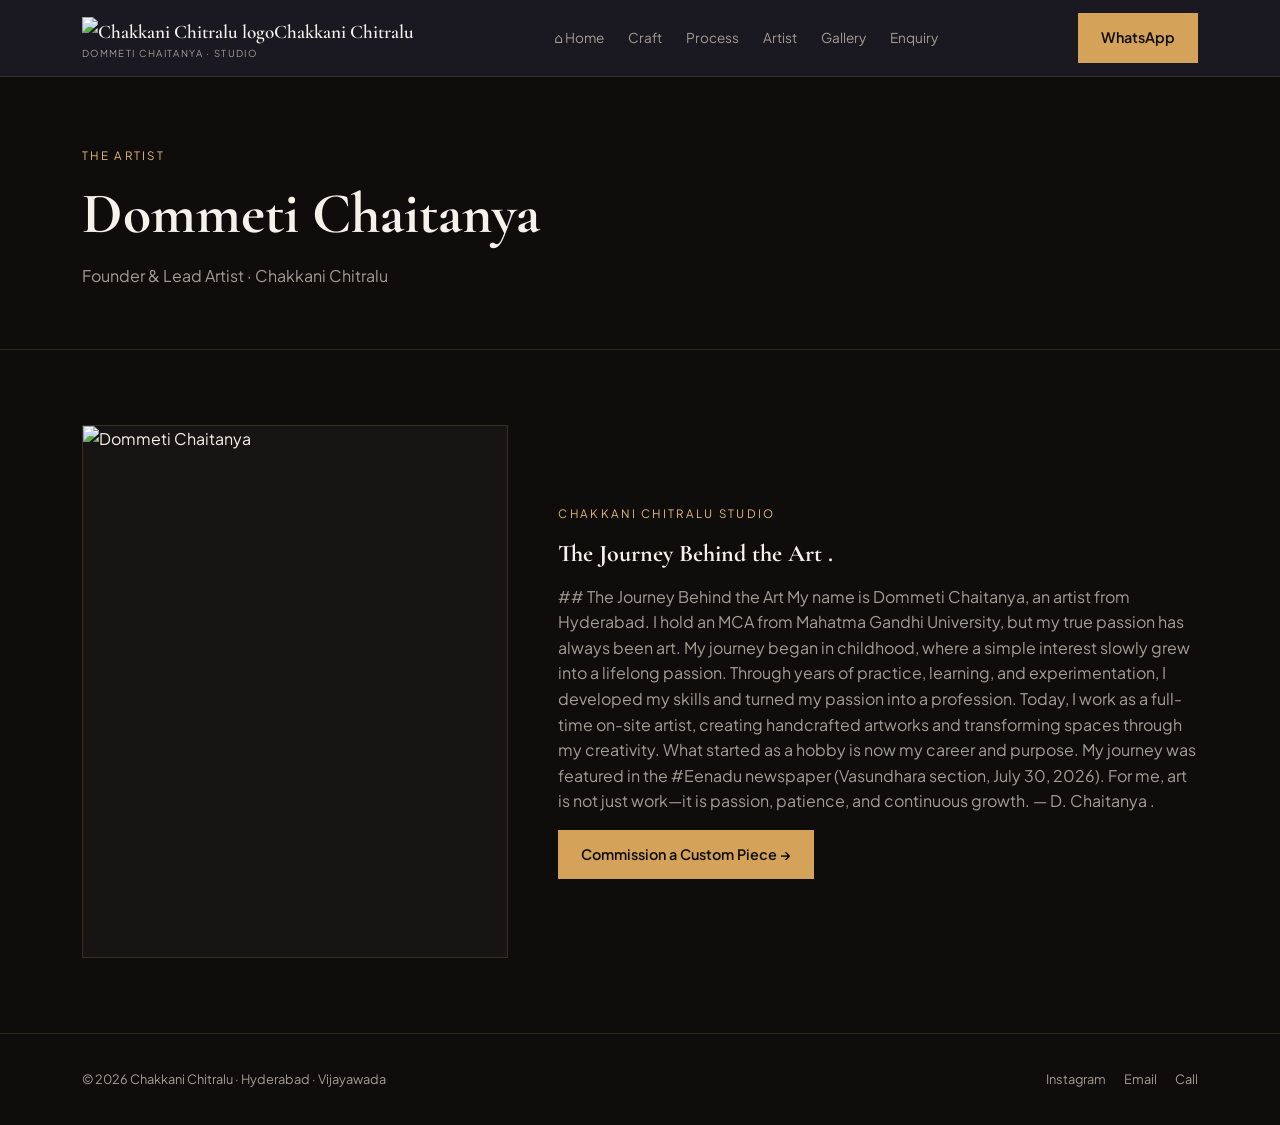
==== artist.html @ cb63697b "Add files via upload" ====
<!doctype html><html lang="en"><head><meta charset="utf-8"><meta name="viewport" content="width=device-width,initial-scale=1"><link rel="icon" type="image/png" sizes="32x32" href="assets/logo/favicon-32.png"><link rel="icon" type="image/png" sizes="64x64" href="assets/logo/favicon-64.png"><link rel="apple-touch-icon" href="assets/logo/favicon-180.png"><title>Artist | Chakkani Chitralu</title><link rel="preconnect" href="https://fonts.googleapis.com"><link rel="preconnect" href="https://fonts.gstatic.com" crossorigin><link href="https://fonts.googleapis.com/css2?family=Cormorant+Garamond:ital,wght@0,500;0,600;0,700;1,500;1,600&family=Plus+Jakarta+Sans:wght@300;400;500;600&display=swap" rel="stylesheet"><style>:root{--bg:#0E0D0C;--bg2:#171513;--clay:#D4A359;--soft:#E5B86F;--maroon:#7c3f3f;--paper:#F5F2EB;--muted:#A39D94;--line:rgba(212,163,89,.18)}*{box-sizing:border-box}html{scroll-behavior:smooth}body{margin:0;background:var(--bg);color:var(--paper);font-family:'Plus Jakarta Sans',system-ui,sans-serif;line-height:1.6}a{color:inherit}.wrap{max-width:1180px;margin:auto;padding:0 32px}@media(max-width:640px){.wrap{padding:0 20px}}h1,h2,h3{font-family:'Cormorant Garamond',Georgia,serif;margin:0;line-height:1.1}.script{font-family:'Cormorant Garamond',serif;font-style:italic;font-weight:600;color:var(--soft)}header.site{position:sticky;top:0;z-index:50;background:rgba(28,26,34,.95);backdrop-filter:blur(10px);border-bottom:1px solid var(--line)}.nav-row{min-height:76px;display:flex;align-items:center;justify-content:space-between;gap:20px}.brand{text-decoration:none;font-family:'Cormorant Garamond',Georgia,serif;font-size:1.2rem;font-weight:600}.brand small{display:block;font:400 .6rem 'Plus Jakarta Sans';letter-spacing:.14em;text-transform:uppercase;color:var(--muted)}nav.links{display:flex;gap:24px;align-items:center}nav.links a{text-decoration:none;color:var(--muted);font-size:.85rem}nav.links a:hover{color:var(--soft)}.btn{display:inline-flex;padding:12px 22px;text-decoration:none;border:1px solid var(--line);font-size:.9rem;cursor:pointer}.btn-primary{background:var(--clay);color:#0E0D0C;border-color:var(--clay);font-weight:600}.btn-primary:hover{background:var(--soft)}.nav-toggle{display:none;background:none;border:1px solid var(--line);color:var(--paper);width:40px;height:40px}@media(max-width:860px){nav.links{position:fixed;right:0;top:76px;width:min(82vw,330px);height:calc(100vh - 76px);background:#1a171f;display:flex;flex-direction:column;align-items:flex-start;padding:35px;transform:translateX(110%);transition:.3s}.links.open{transform:none}.nav-toggle{display:block}.nav-cta{display:none}}.hero{padding:72px 0 64px;background:radial-gradient(ellipse 800px 400px at 80% 20%,rgba(201,135,60,.13),transparent 60%),var(--bg)}.hero-grid{display:grid;grid-template-columns:1.05fr .95fr;gap:50px;align-items:center}@media(max-width:900px){.hero-grid{grid-template-columns:1fr}}.eyebrow{font-size:.72rem;letter-spacing:.2em;text-transform:uppercase;color:var(--soft);margin-bottom:18px}.hero h1{font-size:clamp(2.4rem,5vw,4rem)}.hero p{color:var(--muted);max-width:55ch;font-weight:300;font-size:1.02rem;margin:20px 0 28px}.hero-actions{display:flex;gap:12px;flex-wrap:wrap}.hero-image{aspect-ratio:1/1;overflow:hidden;border:1px solid var(--line);background:var(--bg2)}.hero-image img,.card-image img,.gallery-item img,.about-image img{width:100%;height:100%;object-fit:cover}.page-head{padding:70px 0 45px;border-bottom:1px solid var(--line)}.page-head h1{font-size:clamp(2.2rem,5vw,3.6rem)}.page-head p{color:var(--muted);max-width:65ch}section.pad{padding:75px 0}.section-head{max-width:700px;margin-bottom:38px}.section-head h2{font-size:clamp(1.9rem,3.5vw,2.7rem)}.section-head p{color:var(--muted);margin-top:14px}.cards{display:grid;grid-template-columns:repeat(3,1fr);gap:18px}@media(max-width:900px){.cards{grid-template-columns:1fr 1fr}}@media(max-width:600px){.cards{grid-template-columns:1fr}}.card{background:var(--bg2);border:1px solid var(--line);padding:16px}.card-image{aspect-ratio:4/3;background:#17151b;overflow:hidden;margin-bottom:18px}.card h3{font-size:1.3rem}.card p{color:var(--muted);font-size:.92rem}.card .btn{margin-top:8px}.gallery-grid{display:grid;grid-template-columns:repeat(3,1fr);gap:16px}@media(max-width:760px){.gallery-grid{grid-template-columns:1fr 1fr}}@media(max-width:500px){.gallery-grid{grid-template-columns:1fr}}.gallery-item{aspect-ratio:1;overflow:hidden;border:1px solid var(--line);background:var(--bg2)}.process{display:grid;grid-template-columns:repeat(4,1fr);gap:24px}@media(max-width:800px){.process{grid-template-columns:1fr 1fr}}@media(max-width:520px){.process{grid-template-columns:1fr}}.step{border-top:1px solid var(--clay);padding-top:16px}.step b{color:var(--soft);font-size:.8rem}.step h3{margin:8px 0}.step p{color:var(--muted);font-size:.9rem}.about{display:grid;grid-template-columns:.8fr 1.2fr;gap:50px;align-items:center}@media(max-width:800px){.about{grid-template-columns:1fr}}.about-image{aspect-ratio:4/5;background:var(--bg2);border:1px solid var(--line);overflow:hidden}.about p{color:var(--muted)}.contact{display:grid;grid-template-columns:.8fr 1.2fr;gap:55px}@media(max-width:850px){.contact{grid-template-columns:1fr}}.contact-list{list-style:none;padding:0;margin:0}.contact-list li{padding:14px 0;border-bottom:1px solid var(--line)}.contact-list strong{display:block}.contact-list span,.contact-list a{color:var(--muted);text-decoration:none}form{display:flex;flex-direction:column;gap:15px}.field{display:flex;flex-direction:column;gap:6px}.field label{font-size:.75rem;text-transform:uppercase;letter-spacing:.08em;color:var(--muted)}input,select,textarea{background:var(--bg2);border:1px solid var(--line);color:var(--paper);padding:12px;font:inherit}textarea{min-height:120px;resize:vertical}.form-msg{color:var(--soft);min-height:1.3em}.cta{padding:60px 0;text-align:center;background:linear-gradient(100deg,#7c451f,var(--maroon))}.cta p{max-width:600px;margin:14px auto 24px;color:#f1ead9cc}footer{border-top:1px solid var(--line);padding:35px 0;color:var(--muted);font-size:.8rem}.footer-row{display:flex;justify-content:space-between;gap:20px;flex-wrap:wrap}.footer-links{display:flex;gap:18px;list-style:none;margin:0;padding:0}.footer-links a{text-decoration:none}
/* ---------- IMAGE BACKGROUND BLENDING ---------- */
/* Soft, seamless artwork presentation */
.art-image,
.gallery-image,
.image-card img,
.artwork img,
.upload-image,
img.art-photo {
  display:block;
  width:100%;
  height:100%;
  object-fit:cover;
  border:0 !important;
  outline:0 !important;
  border-radius:14px;
  opacity:.94;
  mix-blend-mode:normal;
  -webkit-mask-image:radial-gradient(ellipse at center, #000 68%, rgba(0,0,0,.88) 80%, transparent 100%);
  mask-image:radial-gradient(ellipse at center, #000 68%, rgba(0,0,0,.88) 80%, transparent 100%);
  box-shadow:0 0 45px 20px rgba(28,26,34,.72);
  transition:opacity .3s ease, filter .3s ease, transform .3s ease;
}

.art-image:hover,
.gallery-image:hover,
.image-card img:hover,
.artwork img:hover,
.upload-image:hover,
img.art-photo:hover {
  opacity:1;
  filter:saturate(1.02) contrast(1.01);
}

/* Image containers fade into the page instead of showing hard rectangular edges */
.image-card,
.artwork,
.gallery-image-wrap,
.art-image-wrap,
.upload-image-wrap {
  overflow:hidden;
  border:0 !important;
  background:
    radial-gradient(ellipse at center,
      rgba(38,32,41,.15) 0%,
      rgba(28,26,34,.72) 72%,
      rgba(28,26,34,1) 100%);
  box-shadow:none !important;
}

/* Remove harsh gallery/card outlines around photographs */
.gallery-grid .image-card,
.gallery-grid figure,
.gallery-item,
.art-card {
  border:0 !important;
  outline:0 !important;
  background:transparent !important;
}

/* Gentle edge fade over dark site background */
.image-card::after,
.artwork::after,
.gallery-image-wrap::after,
.art-image-wrap::after {
  content:"";
  position:absolute;
  inset:0;
  pointer-events:none;
  background:
    radial-gradient(ellipse at center,
      transparent 58%,
      rgba(28,26,34,.18) 75%,
      rgba(28,26,34,.68) 100%);
  mix-blend-mode:multiply;
}

/* Keep actual image above the soft overlay */
.image-card,
.artwork,
.gallery-image-wrap,
.art-image-wrap { position:relative; }
.image-card img,
.artwork img,
.gallery-image-wrap img,
.art-image-wrap img { position:relative; z-index:1; }

</style><link rel="stylesheet" href="assets/theme-enhance.css">
</head><body><header class="site"><div class="wrap nav-row"><a class="brand" href="index.html"><span class="brand-mark"><img src="assets/logo/chakkani-chitralu-logo.png" alt="Chakkani Chitralu logo"></span><span class="brand-text"><span class="brand-title">Chakkani Chitralu</span><small>Dommeti Chaitanya &middot; Studio</small></span></a><nav class="links" id="navLinks"><a href="index.html" class="nav-home">&#8962; Home</a><a href="craft.html">Craft</a><a href="process.html">Process</a><a href="artist.html">Artist</a><a href="gallery.html">Gallery</a><a href="enquiry.html">Enquiry</a></nav><a class="btn btn-primary nav-cta" href="https://wa.me/918897343720?text=Hello!%20" target="_blank">WhatsApp</a><button class="nav-toggle" id="navToggle">☰</button></div></header><main><section class="page-head"><div class="wrap"><div class="eyebrow">The Artist</div><h1>Dommeti Chaitanya</h1><p>Founder & Lead Artist · Chakkani Chitralu</p></div></section><section class="pad"><div class="wrap about"><div class="about-image"><img src="assets/artist/artist.jpg" alt="Dommeti Chaitanya"></div><div><div class="eyebrow">Chakkani Chitralu Studio</div><h2>The Journey Behind the Art .</h2><p>## The Journey Behind the Art

My name is Dommeti Chaitanya, an artist from Hyderabad. I hold an MCA from Mahatma Gandhi University, but my true passion has always been art.
My journey began in childhood, where a simple interest slowly grew into a lifelong passion. Through years of practice, learning, and experimentation, I developed my skills and turned my passion into a profession.
Today, I work as a full-time on-site artist, creating handcrafted artworks and transforming spaces through my creativity. What started as a hobby is now my career and purpose.
My journey was featured in the #Eenadu newspaper (Vasundhara section, July 30, 2026).
For me, art is not just work—it is passion, patience, and continuous growth.

— D. Chaitanya
.</p><a class="btn btn-primary" href="enquiry.html">Commission a Custom Piece &rarr;</a></div></div></section></main><footer><div class="wrap footer-row"><span>© <span id="year"></span> Chakkani Chitralu · Hyderabad · Vijayawada</span><ul class="footer-links"><li><a href="https://www.instagram.com/chakkani_chitralu/" target="_blank">Instagram</a></li><li><a href="mailto:chakkanichitralu@gmail.com">Email</a></li><li><a href="tel:+918897343720">Call</a></li></ul></div></footer><script>const t=document.getElementById("navToggle"),n=document.getElementById("navLinks");if(t)t.onclick=()=>n.classList.toggle("open");const y=document.getElementById("year");if(y)y.textContent=new Date().getFullYear();</script><script src="assets/theme-enhance.js" defer></script>
</body></html>
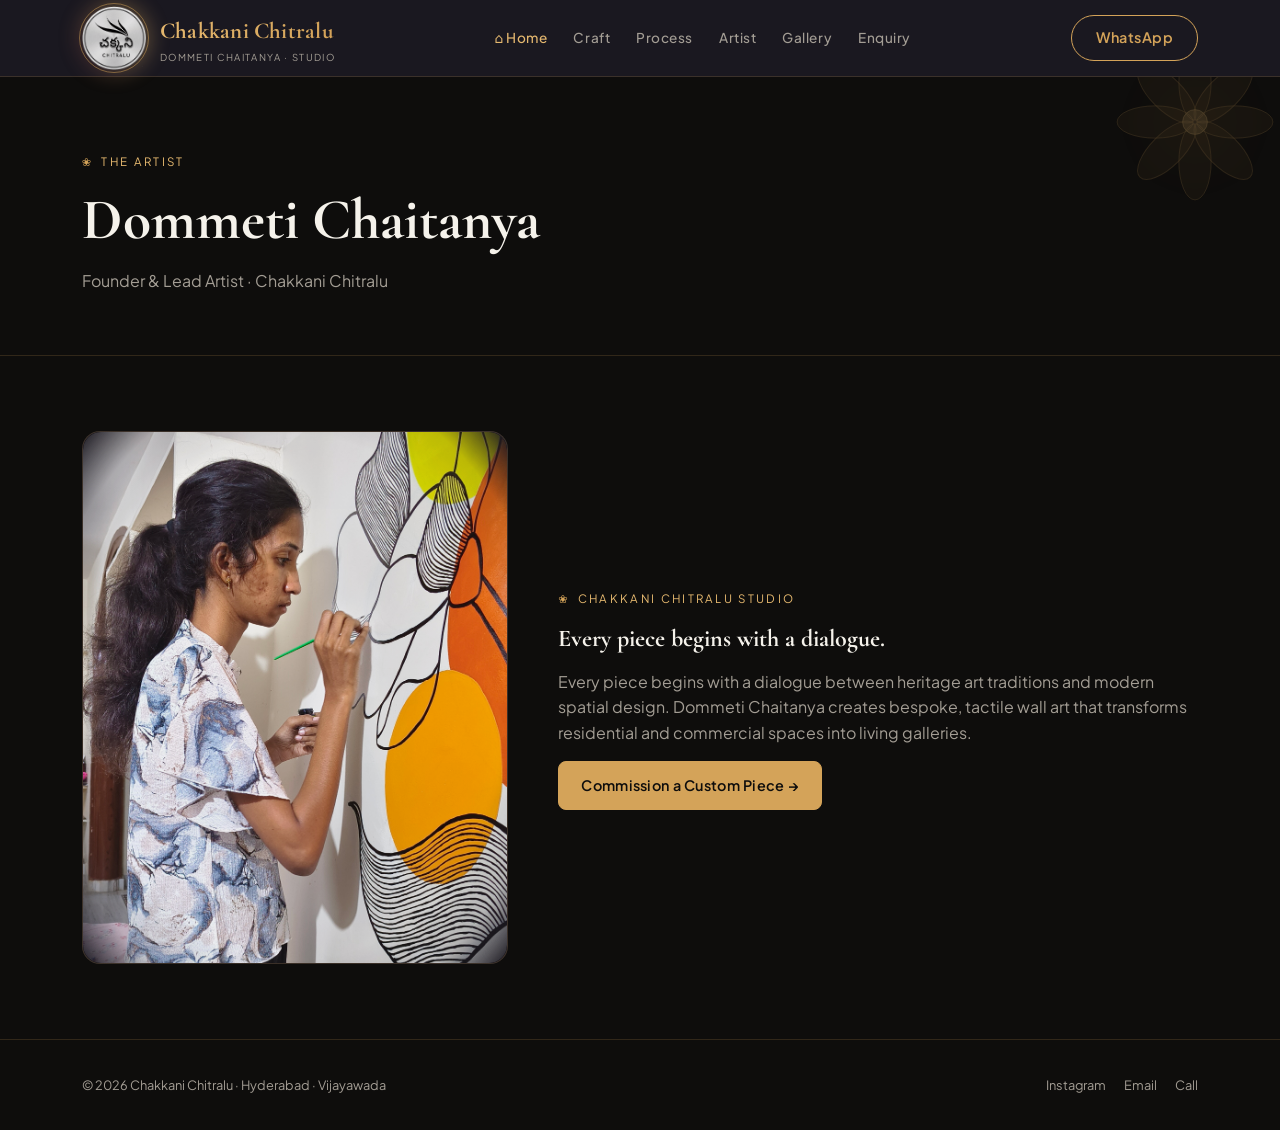
==== commit d284d279: "Add files via upload" ====
--- a/artist.html
+++ b/artist.html
@@ -1,4 +1,4 @@
-<!doctype html><html lang="en"><head><meta charset="utf-8"><meta name="viewport" content="width=device-width,initial-scale=1"><link rel="icon" type="image/png" sizes="32x32" href="assets/logo/favicon-32.png"><link rel="icon" type="image/png" sizes="64x64" href="assets/logo/favicon-64.png"><link rel="apple-touch-icon" href="assets/logo/favicon-180.png"><title>Artist | Chakkani Chitralu</title><link rel="preconnect" href="https://fonts.googleapis.com"><link rel="preconnect" href="https://fonts.gstatic.com" crossorigin><link href="https://fonts.googleapis.com/css2?family=Cormorant+Garamond:ital,wght@0,500;0,600;0,700;1,500;1,600&family=Plus+Jakarta+Sans:wght@300;400;500;600&display=swap" rel="stylesheet"><style>:root{--bg:#0E0D0C;--bg2:#171513;--clay:#D4A359;--soft:#E5B86F;--maroon:#7c3f3f;--paper:#F5F2EB;--muted:#A39D94;--line:rgba(212,163,89,.18)}*{box-sizing:border-box}html{scroll-behavior:smooth}body{margin:0;background:var(--bg);color:var(--paper);font-family:'Plus Jakarta Sans',system-ui,sans-serif;line-height:1.6}a{color:inherit}.wrap{max-width:1180px;margin:auto;padding:0 32px}@media(max-width:640px){.wrap{padding:0 20px}}h1,h2,h3{font-family:'Cormorant Garamond',Georgia,serif;margin:0;line-height:1.1}.script{font-family:'Cormorant Garamond',serif;font-style:italic;font-weight:600;color:var(--soft)}header.site{position:sticky;top:0;z-index:50;background:rgba(28,26,34,.95);backdrop-filter:blur(10px);border-bottom:1px solid var(--line)}.nav-row{min-height:76px;display:flex;align-items:center;justify-content:space-between;gap:20px}.brand{text-decoration:none;font-family:'Cormorant Garamond',Georgia,serif;font-size:1.2rem;font-weight:600}.brand small{display:block;font:400 .6rem 'Plus Jakarta Sans';letter-spacing:.14em;text-transform:uppercase;color:var(--muted)}nav.links{display:flex;gap:24px;align-items:center}nav.links a{text-decoration:none;color:var(--muted);font-size:.85rem}nav.links a:hover{color:var(--soft)}.btn{display:inline-flex;padding:12px 22px;text-decoration:none;border:1px solid var(--line);font-size:.9rem;cursor:pointer}.btn-primary{background:var(--clay);color:#0E0D0C;border-color:var(--clay);font-weight:600}.btn-primary:hover{background:var(--soft)}.nav-toggle{display:none;background:none;border:1px solid var(--line);color:var(--paper);width:40px;height:40px}@media(max-width:860px){nav.links{position:fixed;right:0;top:76px;width:min(82vw,330px);height:calc(100vh - 76px);background:#1a171f;display:flex;flex-direction:column;align-items:flex-start;padding:35px;transform:translateX(110%);transition:.3s}.links.open{transform:none}.nav-toggle{display:block}.nav-cta{display:none}}.hero{padding:72px 0 64px;background:radial-gradient(ellipse 800px 400px at 80% 20%,rgba(201,135,60,.13),transparent 60%),var(--bg)}.hero-grid{display:grid;grid-template-columns:1.05fr .95fr;gap:50px;align-items:center}@media(max-width:900px){.hero-grid{grid-template-columns:1fr}}.eyebrow{font-size:.72rem;letter-spacing:.2em;text-transform:uppercase;color:var(--soft);margin-bottom:18px}.hero h1{font-size:clamp(2.4rem,5vw,4rem)}.hero p{color:var(--muted);max-width:55ch;font-weight:300;font-size:1.02rem;margin:20px 0 28px}.hero-actions{display:flex;gap:12px;flex-wrap:wrap}.hero-image{aspect-ratio:1/1;overflow:hidden;border:1px solid var(--line);background:var(--bg2)}.hero-image img,.card-image img,.gallery-item img,.about-image img{width:100%;height:100%;object-fit:cover}.page-head{padding:70px 0 45px;border-bottom:1px solid var(--line)}.page-head h1{font-size:clamp(2.2rem,5vw,3.6rem)}.page-head p{color:var(--muted);max-width:65ch}section.pad{padding:75px 0}.section-head{max-width:700px;margin-bottom:38px}.section-head h2{font-size:clamp(1.9rem,3.5vw,2.7rem)}.section-head p{color:var(--muted);margin-top:14px}.cards{display:grid;grid-template-columns:repeat(3,1fr);gap:18px}@media(max-width:900px){.cards{grid-template-columns:1fr 1fr}}@media(max-width:600px){.cards{grid-template-columns:1fr}}.card{background:var(--bg2);border:1px solid var(--line);padding:16px}.card-image{aspect-ratio:4/3;background:#17151b;overflow:hidden;margin-bottom:18px}.card h3{font-size:1.3rem}.card p{color:var(--muted);font-size:.92rem}.card .btn{margin-top:8px}.gallery-grid{display:grid;grid-template-columns:repeat(3,1fr);gap:16px}@media(max-width:760px){.gallery-grid{grid-template-columns:1fr 1fr}}@media(max-width:500px){.gallery-grid{grid-template-columns:1fr}}.gallery-item{aspect-ratio:1;overflow:hidden;border:1px solid var(--line);background:var(--bg2)}.process{display:grid;grid-template-columns:repeat(4,1fr);gap:24px}@media(max-width:800px){.process{grid-template-columns:1fr 1fr}}@media(max-width:520px){.process{grid-template-columns:1fr}}.step{border-top:1px solid var(--clay);padding-top:16px}.step b{color:var(--soft);font-size:.8rem}.step h3{margin:8px 0}.step p{color:var(--muted);font-size:.9rem}.about{display:grid;grid-template-columns:.8fr 1.2fr;gap:50px;align-items:center}@media(max-width:800px){.about{grid-template-columns:1fr}}.about-image{aspect-ratio:4/5;background:var(--bg2);border:1px solid var(--line);overflow:hidden}.about p{color:var(--muted)}.contact{display:grid;grid-template-columns:.8fr 1.2fr;gap:55px}@media(max-width:850px){.contact{grid-template-columns:1fr}}.contact-list{list-style:none;padding:0;margin:0}.contact-list li{padding:14px 0;border-bottom:1px solid var(--line)}.contact-list strong{display:block}.contact-list span,.contact-list a{color:var(--muted);text-decoration:none}form{display:flex;flex-direction:column;gap:15px}.field{display:flex;flex-direction:column;gap:6px}.field label{font-size:.75rem;text-transform:uppercase;letter-spacing:.08em;color:var(--muted)}input,select,textarea{background:var(--bg2);border:1px solid var(--line);color:var(--paper);padding:12px;font:inherit}textarea{min-height:120px;resize:vertical}.form-msg{color:var(--soft);min-height:1.3em}.cta{padding:60px 0;text-align:center;background:linear-gradient(100deg,#7c451f,var(--maroon))}.cta p{max-width:600px;margin:14px auto 24px;color:#f1ead9cc}footer{border-top:1px solid var(--line);padding:35px 0;color:var(--muted);font-size:.8rem}.footer-row{display:flex;justify-content:space-between;gap:20px;flex-wrap:wrap}.footer-links{display:flex;gap:18px;list-style:none;margin:0;padding:0}.footer-links a{text-decoration:none}
+<!doctype html><html lang="en"><head><meta charset="utf-8"><meta name="viewport" content="width=device-width,initial-scale=1"><link rel="icon" type="image/png" sizes="32x32" href="assets/logo/favicon-32.png"><link rel="icon" type="image/png" sizes="64x64" href="assets/logo/favicon-64.png"><link rel="apple-touch-icon" href="assets/logo/favicon-180.png"><title>Artist | Chakkani Chitralu</title><meta name="description" content="Meet Dommeti Chaitanya, the artist behind Chakkani Chitralu, blending heritage art traditions with modern spatial design."><link rel="canonical" href="https://chakkanichitralu.art/artist.html"><meta property="og:type" content="website"><meta property="og:site_name" content="Chakkani Chitralu"><meta property="og:title" content="Artist | Chakkani Chitralu"><meta property="og:description" content="Meet Dommeti Chaitanya, the artist behind Chakkani Chitralu."><meta property="og:url" content="https://chakkanichitralu.art/artist.html"><meta property="og:image" content="https://chakkanichitralu.art/assets/uploads/home-hero.jpg"><meta name="twitter:card" content="summary_large_image"><link rel="preconnect" href="https://fonts.googleapis.com"><link rel="preconnect" href="https://fonts.gstatic.com" crossorigin><link rel="preload" as="style" href="https://fonts.googleapis.com/css2?family=Cormorant+Garamond:ital,wght@0,500;0,600;0,700;1,500;1,600&family=Plus+Jakarta+Sans:wght@300;400;500;600&display=swap" onload="this.onload=null;this.rel='stylesheet'"><noscript><link rel="stylesheet" href="https://fonts.googleapis.com/css2?family=Cormorant+Garamond:ital,wght@0,500;0,600;0,700;1,500;1,600&family=Plus+Jakarta+Sans:wght@300;400;500;600&display=swap"></noscript><style>:root{--bg:#0E0D0C;--bg2:#171513;--clay:#D4A359;--soft:#E5B86F;--maroon:#7c3f3f;--paper:#F5F2EB;--muted:#A39D94;--line:rgba(212,163,89,.18)}*{box-sizing:border-box}html{scroll-behavior:smooth}body{margin:0;background:var(--bg);color:var(--paper);font-family:'Plus Jakarta Sans',system-ui,sans-serif;line-height:1.6}a{color:inherit}.wrap{max-width:1180px;margin:auto;padding:0 32px}@media(max-width:640px){.wrap{padding:0 20px}}h1,h2,h3{font-family:'Cormorant Garamond',Georgia,serif;margin:0;line-height:1.1}.script{font-family:'Cormorant Garamond',serif;font-style:italic;font-weight:600;color:var(--soft)}header.site{position:sticky;top:0;z-index:50;background:rgba(28,26,34,.95);backdrop-filter:blur(10px);border-bottom:1px solid var(--line)}.nav-row{min-height:76px;display:flex;align-items:center;justify-content:space-between;gap:20px}.brand{text-decoration:none;font-family:'Cormorant Garamond',Georgia,serif;font-size:1.2rem;font-weight:600}.brand small{display:block;font:400 .6rem 'Plus Jakarta Sans';letter-spacing:.14em;text-transform:uppercase;color:var(--muted)}nav.links{display:flex;gap:24px;align-items:center}nav.links a{text-decoration:none;color:var(--muted);font-size:.85rem}nav.links a:hover{color:var(--soft)}.btn{display:inline-flex;padding:12px 22px;text-decoration:none;border:1px solid var(--line);font-size:.9rem;cursor:pointer}.btn-primary{background:var(--clay);color:#0E0D0C;border-color:var(--clay);font-weight:600}.btn-primary:hover{background:var(--soft)}.nav-toggle{display:none;background:none;border:1px solid var(--line);color:var(--paper);width:40px;height:40px}@media(max-width:860px){nav.links{position:fixed;right:0;top:76px;width:min(82vw,330px);height:calc(100vh - 76px);background:#1a171f;display:flex;flex-direction:column;align-items:flex-start;padding:35px;transform:translateX(110%);transition:.3s}.links.open{transform:none}.nav-toggle{display:block}.nav-cta{display:none}}.hero{padding:72px 0 64px;background:radial-gradient(ellipse 800px 400px at 80% 20%,rgba(201,135,60,.13),transparent 60%),var(--bg)}.hero-grid{display:grid;grid-template-columns:1.05fr .95fr;gap:50px;align-items:center}@media(max-width:900px){.hero-grid{grid-template-columns:1fr}}.eyebrow{font-size:.72rem;letter-spacing:.2em;text-transform:uppercase;color:var(--soft);margin-bottom:18px}.hero h1{font-size:clamp(2.4rem,5vw,4rem)}.hero p{color:var(--muted);max-width:55ch;font-weight:300;font-size:1.02rem;margin:20px 0 28px}.hero-actions{display:flex;gap:12px;flex-wrap:wrap}.hero-image{aspect-ratio:1/1;overflow:hidden;border:1px solid var(--line);background:var(--bg2)}.hero-image img,.card-image img,.gallery-item img,.about-image img{width:100%;height:100%;object-fit:cover}.page-head{padding:70px 0 45px;border-bottom:1px solid var(--line)}.page-head h1{font-size:clamp(2.2rem,5vw,3.6rem)}.page-head p{color:var(--muted);max-width:65ch}section.pad{padding:75px 0}.section-head{max-width:700px;margin-bottom:38px}.section-head h2{font-size:clamp(1.9rem,3.5vw,2.7rem)}.section-head p{color:var(--muted);margin-top:14px}.cards{display:grid;grid-template-columns:repeat(3,1fr);gap:18px}@media(max-width:900px){.cards{grid-template-columns:1fr 1fr}}@media(max-width:600px){.cards{grid-template-columns:1fr}}.card{background:var(--bg2);border:1px solid var(--line);padding:16px}.card-image{aspect-ratio:4/3;background:#17151b;overflow:hidden;margin-bottom:18px}.card h3{font-size:1.3rem}.card p{color:var(--muted);font-size:.92rem}.card .btn{margin-top:8px}.gallery-grid{display:grid;grid-template-columns:repeat(3,1fr);gap:16px}@media(max-width:760px){.gallery-grid{grid-template-columns:1fr 1fr}}@media(max-width:500px){.gallery-grid{grid-template-columns:1fr}}.gallery-item{aspect-ratio:1;overflow:hidden;border:1px solid var(--line);background:var(--bg2)}.process{display:grid;grid-template-columns:repeat(4,1fr);gap:24px}@media(max-width:800px){.process{grid-template-columns:1fr 1fr}}@media(max-width:520px){.process{grid-template-columns:1fr}}.step{border-top:1px solid var(--clay);padding-top:16px}.step b{color:var(--soft);font-size:.8rem}.step h3{margin:8px 0}.step p{color:var(--muted);font-size:.9rem}.about{display:grid;grid-template-columns:.8fr 1.2fr;gap:50px;align-items:center}@media(max-width:800px){.about{grid-template-columns:1fr}}.about-image{aspect-ratio:4/5;background:var(--bg2);border:1px solid var(--line);overflow:hidden}.about p{color:var(--muted)}.contact{display:grid;grid-template-columns:.8fr 1.2fr;gap:55px}@media(max-width:850px){.contact{grid-template-columns:1fr}}.contact-list{list-style:none;padding:0;margin:0}.contact-list li{padding:14px 0;border-bottom:1px solid var(--line)}.contact-list strong{display:block}.contact-list span,.contact-list a{color:var(--muted);text-decoration:none}form{display:flex;flex-direction:column;gap:15px}.field{display:flex;flex-direction:column;gap:6px}.field label{font-size:.75rem;text-transform:uppercase;letter-spacing:.08em;color:var(--muted)}input,select,textarea{background:var(--bg2);border:1px solid var(--line);color:var(--paper);padding:12px;font:inherit}textarea{min-height:120px;resize:vertical}.form-msg{color:var(--soft);min-height:1.3em}.cta{padding:60px 0;text-align:center;background:linear-gradient(100deg,#7c451f,var(--maroon))}.cta p{max-width:600px;margin:14px auto 24px;color:#f1ead9cc}footer{border-top:1px solid var(--line);padding:35px 0;color:var(--muted);font-size:.8rem}.footer-row{display:flex;justify-content:space-between;gap:20px;flex-wrap:wrap}.footer-links{display:flex;gap:18px;list-style:none;margin:0;padding:0}.footer-links a{text-decoration:none}
 /* ---------- IMAGE BACKGROUND BLENDING ---------- */
 /* Soft, seamless artwork presentation */
 .art-image,
@@ -85,15 +85,6 @@
 .gallery-image-wrap img,
 .art-image-wrap img { position:relative; z-index:1; }
 
-</style><link rel="stylesheet" href="assets/theme-enhance.css">
-</head><body><header class="site"><div class="wrap nav-row"><a class="brand" href="index.html"><span class="brand-mark"><img src="assets/logo/chakkani-chitralu-logo.png" alt="Chakkani Chitralu logo"></span><span class="brand-text"><span class="brand-title">Chakkani Chitralu</span><small>Dommeti Chaitanya &middot; Studio</small></span></a><nav class="links" id="navLinks"><a href="index.html" class="nav-home">&#8962; Home</a><a href="craft.html">Craft</a><a href="process.html">Process</a><a href="artist.html">Artist</a><a href="gallery.html">Gallery</a><a href="enquiry.html">Enquiry</a></nav><a class="btn btn-primary nav-cta" href="https://wa.me/918897343720?text=Hello!%20" target="_blank">WhatsApp</a><button class="nav-toggle" id="navToggle">☰</button></div></header><main><section class="page-head"><div class="wrap"><div class="eyebrow">The Artist</div><h1>Dommeti Chaitanya</h1><p>Founder & Lead Artist · Chakkani Chitralu</p></div></section><section class="pad"><div class="wrap about"><div class="about-image"><img src="assets/artist/artist.jpg" alt="Dommeti Chaitanya"></div><div><div class="eyebrow">Chakkani Chitralu Studio</div><h2>The Journey Behind the Art .</h2><p>## The Journey Behind the Art
-
-My name is Dommeti Chaitanya, an artist from Hyderabad. I hold an MCA from Mahatma Gandhi University, but my true passion has always been art.
-My journey began in childhood, where a simple interest slowly grew into a lifelong passion. Through years of practice, learning, and experimentation, I developed my skills and turned my passion into a profession.
-Today, I work as a full-time on-site artist, creating handcrafted artworks and transforming spaces through my creativity. What started as a hobby is now my career and purpose.
-My journey was featured in the #Eenadu newspaper (Vasundhara section, July 30, 2026).
-For me, art is not just work—it is passion, patience, and continuous growth.
-
-— D. Chaitanya
-.</p><a class="btn btn-primary" href="enquiry.html">Commission a Custom Piece &rarr;</a></div></div></section></main><footer><div class="wrap footer-row"><span>© <span id="year"></span> Chakkani Chitralu · Hyderabad · Vijayawada</span><ul class="footer-links"><li><a href="https://www.instagram.com/chakkani_chitralu/" target="_blank">Instagram</a></li><li><a href="mailto:chakkanichitralu@gmail.com">Email</a></li><li><a href="tel:+918897343720">Call</a></li></ul></div></footer><script>const t=document.getElementById("navToggle"),n=document.getElementById("navLinks");if(t)t.onclick=()=>n.classList.toggle("open");const y=document.getElementById("year");if(y)y.textContent=new Date().getFullYear();</script><script src="assets/theme-enhance.js" defer></script>
+</style><link rel="preload" as="style" href="assets/theme-enhance.css" onload="this.onload=null;this.rel='stylesheet'"><noscript><link rel="stylesheet" href="assets/theme-enhance.css"></noscript>
+</head><body><header class="site"><div class="wrap nav-row"><a class="brand" href="index.html"><span class="brand-mark"><img loading="lazy" decoding="async" src="assets/logo/chakkani-chitralu-logo.png" alt="Chakkani Chitralu logo"></span><span class="brand-text"><span class="brand-title">Chakkani Chitralu</span><small>Dommeti Chaitanya &middot; Studio</small></span></a><nav class="links" id="navLinks"><a href="index.html" class="nav-home">&#8962; Home</a><a href="craft.html">Craft</a><a href="process.html">Process</a><a href="artist.html">Artist</a><a href="gallery.html">Gallery</a><a href="enquiry.html">Enquiry</a></nav><a class="btn btn-primary nav-cta" href="https://wa.me/918897343720?text=Hello!%20" target="_blank">WhatsApp</a><button class="nav-toggle" id="navToggle">☰</button></div></header><main><section class="page-head"><div class="wrap"><div class="eyebrow">The Artist</div><h1>Dommeti Chaitanya</h1><p>Founder & Lead Artist · Chakkani Chitralu</p></div></section><section class="pad"><div class="wrap about"><div class="about-image"><img loading="lazy" decoding="async" src="assets/artist/artist.jpg" alt="Dommeti Chaitanya"></div><div><div class="eyebrow">Chakkani Chitralu Studio</div><h2>Every piece begins with a dialogue.</h2><p>Every piece begins with a dialogue between heritage art traditions and modern spatial design. Dommeti Chaitanya creates bespoke, tactile wall art that transforms residential and commercial spaces into living galleries.</p><a class="btn btn-primary" href="enquiry.html">Commission a Custom Piece &rarr;</a></div></div></section></main><footer><div class="wrap footer-row"><span>© <span id="year"></span> Chakkani Chitralu · Hyderabad · Vijayawada</span><ul class="footer-links"><li><a href="https://www.instagram.com/chakkani_chitralu/" target="_blank">Instagram</a></li><li><a href="mailto:chakkanichitralu@gmail.com">Email</a></li><li><a href="tel:+918897343720">Call</a></li></ul></div></footer><script>const t=document.getElementById("navToggle"),n=document.getElementById("navLinks");if(t)t.onclick=()=>n.classList.toggle("open");const y=document.getElementById("year");if(y)y.textContent=new Date().getFullYear();</script><script src="assets/theme-enhance.js" defer></script>
 </body></html>
--- a/assets/theme-enhance.css
+++ b/assets/theme-enhance.css
@@ -0,0 +1,310 @@
+/* =========================================================
+   Chakkani Chitralu — Enhancement Layer
+   Adds: smooth transitions, hover motion, scroll reveals,
+   animated bloom-flower decor, falling petal animation.
+   Pure addition — does not remove any existing rule.
+========================================================= */
+
+html{scroll-behavior:smooth}
+
+/* ---------- global motion ---------- */
+a,button,.btn,.card,.gallery-item,.step,.about-image,.hero-image,
+input,select,textarea,nav.links a,.brand small,.eyebrow{
+  transition:background-color .35s ease,border-color .35s ease,
+    box-shadow .4s ease,transform .45s cubic-bezier(.2,.8,.2,1),
+    opacity .35s ease,color .3s ease,letter-spacing .35s ease;
+}
+
+/* custom scrollbar */
+::-webkit-scrollbar{width:10px}
+::-webkit-scrollbar-track{background:var(--bg)}
+::-webkit-scrollbar-thumb{background:linear-gradient(var(--clay),var(--maroon));border-radius:10px;border:2px solid var(--bg)}
+*{scrollbar-color:var(--clay) var(--bg);scrollbar-width:thin}
+::selection{background:var(--clay);color:#1c1a22}
+
+/* gentle page-in fade */
+body{animation:pageFade .9s ease both}
+@keyframes pageFade{from{opacity:0;transform:translateY(10px)}to{opacity:1;transform:none}}
+
+/* header polish on scroll */
+header.site{transition:box-shadow .4s ease,background-color .4s ease}
+header.site.scrolled{box-shadow:0 12px 30px -18px rgba(0,0,0,.65);background:rgba(18,16,22,.94)}
+
+.brand{position:relative}
+.brand:hover small{letter-spacing:.22em;color:var(--soft)}
+
+nav.links a{position:relative;padding-bottom:5px}
+nav.links a::after{content:"";position:absolute;left:0;right:100%;bottom:-1px;height:1px;
+  background:linear-gradient(90deg,var(--clay),var(--soft));transition:right .4s cubic-bezier(.2,.8,.2,1)}
+nav.links a:hover::after{right:0}
+
+/* ---------- buttons: shimmer sweep + lift ---------- */
+.btn{position:relative;overflow:hidden;isolation:isolate}
+.btn::before{content:"";position:absolute;inset:0;
+  background:linear-gradient(120deg,transparent 30%,rgba(255,255,255,.4) 50%,transparent 70%);
+  transform:translateX(-130%);transition:transform .65s ease;z-index:0}
+.btn:hover::before{transform:translateX(130%)}
+.btn:hover{transform:translateY(-3px)}
+.btn-primary:hover{box-shadow:0 14px 30px -14px rgba(201,135,60,.8)}
+.btn:not(.btn-primary):hover{box-shadow:0 10px 24px -14px rgba(234,231,223,.25);border-color:var(--clay)}
+
+/* ---------- animated gradient script text ---------- */
+.script{
+  background:linear-gradient(90deg,var(--soft),var(--clay),var(--maroon),var(--soft));
+  background-size:300% auto;-webkit-background-clip:text;background-clip:text;color:transparent;
+  animation:gradientFlow 7s linear infinite;
+}
+@keyframes gradientFlow{to{background-position:300% center}}
+
+/* ---------- card / image hover + soft edge blending ----------
+   The original inline stylesheet had an "IMAGE_BACKGROUND_BLENDING"
+   block, but it targeted class names (.art-image, .gallery-image,
+   .image-card img …) that are not actually used anywhere in the
+   markup, so uploaded photographs were rendering with hard, harsh
+   edges against the dark background. This re-applies the same
+   feathered, blended look to the classes the pages really use. */
+.card,.gallery-item,.step{position:relative}
+.card:hover,.gallery-item:hover{transform:translateY(-9px);box-shadow:0 26px 48px -22px rgba(0,0,0,.6);border-color:var(--clay)}
+
+.card-image,.gallery-item,.about-image,.hero-image,.side-strip .card-image{
+  position:relative;overflow:hidden;border-radius:18px;
+  background:radial-gradient(ellipse at center,rgba(38,32,41,.12) 0%,rgba(28,26,34,.75) 72%,rgba(28,26,34,1) 100%);
+}
+.card-image img,.gallery-item img,.about-image img,.hero-image img,.side-strip .card-image img{
+  display:block;width:100%;height:100%;object-fit:cover;
+  border:0 !important;outline:0 !important;border-radius:18px;
+  opacity:.95;
+  -webkit-mask-image:radial-gradient(ellipse at center,#000 70%,rgba(0,0,0,.85) 85%,transparent 100%);
+  mask-image:radial-gradient(ellipse at center,#000 70%,rgba(0,0,0,.85) 85%,transparent 100%);
+  box-shadow:inset 0 0 50px 14px rgba(28,26,34,.4);
+  transition:transform .9s cubic-bezier(.2,.8,.2,1),opacity .4s ease,filter .5s ease !important;
+}
+.card:hover .card-image img,.gallery-item:hover img{transform:scale(1.09) rotate(.4deg);opacity:1}
+.about-image:hover img,.hero-image:hover img{transform:scale(1.05);opacity:1}
+
+.step{border-top-width:2px}
+.step b{transition:color .3s ease,text-shadow .3s ease}
+.step:hover{transform:translateY(-6px)}
+.step:hover b{color:var(--clay);text-shadow:0 0 14px rgba(201,135,60,.55)}
+
+/* ---------- scroll reveal ---------- */
+.reveal{opacity:0;transform:translateY(30px);transition:opacity .85s ease,transform .85s cubic-bezier(.2,.8,.2,1)}
+.reveal.in-view{opacity:1;transform:none}
+
+/* ---------- logo mark + animated glow (bigger, bolder) ---------- */
+.brand{display:inline-flex;align-items:center;gap:14px}
+.brand-mark{position:relative;width:64px;height:64px;flex:0 0 auto;border-radius:50%;display:inline-flex}
+.brand-mark img{
+  width:100%;height:100%;object-fit:cover;position:relative;z-index:3;
+  border:0;outline:0;
+  /* feather the hard photographed edge so it blends into the page instead of
+     showing a harsh circular cut-out against the dark background */
+  -webkit-mask-image:radial-gradient(circle at center,#000 76%,rgba(0,0,0,.55) 88%,transparent 100%);
+  mask-image:radial-gradient(circle at center,#000 76%,rgba(0,0,0,.55) 88%,transparent 100%);
+  opacity:.96;
+  filter:saturate(1.02) contrast(1.02);
+  box-shadow:0 4px 18px -4px rgba(0,0,0,.6);
+  transition:opacity .3s ease,filter .3s ease,transform .35s cubic-bezier(.2,.8,.2,1);
+}
+.brand:hover .brand-mark img{opacity:1;filter:saturate(1.08) contrast(1.04);transform:scale(1.06)}
+.brand:hover .brand-mark::before{animation-duration:2.2s}
+.brand-mark::before{content:"";position:absolute;inset:-5px;border-radius:50%;z-index:1;
+  background:conic-gradient(from 0deg,var(--clay),var(--soft),var(--maroon),var(--clay));
+  animation:logoSpin 9s linear infinite;filter:blur(10px);opacity:.32}
+.brand-mark::after{content:"";position:absolute;inset:-3px;border-radius:50%;z-index:2;
+  border:1px solid rgba(212,163,89,.5);animation:logoPulse 3.2s ease-in-out infinite}
+@keyframes logoSpin{to{transform:rotate(360deg)}}
+@keyframes logoPulse{0%{transform:scale(1);opacity:.65}70%{transform:scale(1.35);opacity:0}100%{opacity:0}}
+.brand-text{display:inline-flex;flex-direction:column}
+
+/* Brand name: bolder, wider, color-graded */
+.brand-title{
+  font-family:'Cormorant Garamond',Georgia,serif;font-size:1.42rem;font-weight:700;letter-spacing:.01em;
+  background:linear-gradient(100deg,var(--soft) 0%,var(--clay) 35%,var(--maroon) 62%,var(--soft) 100%);
+  background-size:280% auto;-webkit-background-clip:text;background-clip:text;color:transparent;
+  animation:gradientFlow 8s linear infinite;
+}
+.brand-text small{margin-top:2px}
+@media(max-width:640px){
+  .brand-mark{width:48px;height:48px}
+  .brand-title{font-size:1.12rem}
+}
+
+/* ---------- nav links: minimal text links, no pill outlines ---------- */
+nav.links{display:flex;flex-wrap:wrap;gap:26px;align-items:center}
+nav.links a{
+  display:inline-flex;align-items:center;gap:6px;color:var(--muted);
+  padding:6px 0;border:none;border-radius:0;background:transparent;
+  font-weight:500;font-size:.85rem;letter-spacing:.04em;
+}
+nav.links a::after{content:"";position:absolute;left:0;right:100%;bottom:-1px;height:1px;
+  background:linear-gradient(90deg,var(--clay),var(--soft));transition:right .4s cubic-bezier(.2,.8,.2,1);display:block}
+nav.links a:hover,nav.links a.nav-home{color:var(--soft)}
+nav.links a:hover::after{right:0}
+nav.links a:hover{background:transparent;transform:none}
+@media(max-width:860px){
+  nav.links a{margin-bottom:2px;padding:10px 0}
+}
+
+/* ---------- WhatsApp button: sleek outlined pill ---------- */
+.nav-cta.btn-primary{
+  background:transparent;color:var(--clay);border:1px solid var(--clay);
+  border-radius:100px;padding:10px 24px;font-weight:600;letter-spacing:.03em;
+}
+.nav-cta.btn-primary:hover{background:var(--clay);color:#0E0D0C;box-shadow:0 14px 30px -14px rgba(212,163,89,.65)}
+
+/* ---------- extra artwork strip (side scroll) ---------- */
+.side-strip{display:flex;gap:16px;overflow-x:auto;padding:6px 2px 18px;scroll-snap-type:x proximity;
+  -webkit-overflow-scrolling:touch}
+.side-strip::-webkit-scrollbar{height:8px}
+.side-strip .side-card{flex:0 0 auto;width:220px;scroll-snap-align:start}
+.side-strip .side-card .card-image{aspect-ratio:4/5;margin-bottom:10px}
+.side-strip .side-card h4{font-family:'Cormorant Garamond',Georgia,serif;font-size:1rem;margin:0 0 4px}
+.side-strip .side-card p{color:var(--muted);font-size:.82rem;margin:0}
+
+/* ---------- announcement / offers / wishes banner ---------- */
+.announce-banner{
+  position:relative;overflow:hidden;background:linear-gradient(100deg,var(--maroon),var(--clay) 60%,var(--maroon));
+  background-size:220% auto;animation:announceShift 10s ease-in-out infinite alternate;
+  padding:10px 46px 10px 0;
+}
+@keyframes announceShift{from{background-position:0% center}to{background-position:100% center}}
+.announce-track{display:flex;align-items:center;gap:64px;white-space:nowrap;width:max-content;
+  animation:announceMarquee 26s linear infinite}
+.announce-banner:hover .announce-track{animation-play-state:paused}
+@keyframes announceMarquee{from{transform:translateX(0)}to{transform:translateX(-50%)}}
+.announce-item{font-size:.86rem;color:#fff9ee;letter-spacing:.01em}
+.announce-item b{color:#fff}
+.announce-close{
+  position:absolute;top:50%;right:10px;transform:translateY(-50%);
+  background:rgba(0,0,0,.18);border:1px solid rgba(255,255,255,.35);color:#fff9ee;
+  width:26px;height:26px;border-radius:50%;line-height:1;cursor:pointer;font-size:1rem;
+  display:flex;align-items:center;justify-content:center;
+}
+.announce-close:hover{background:rgba(0,0,0,.35);transform:translateY(-50%) rotate(90deg)}
+.announce-banner.dismissed{display:none}
+@media(max-width:640px){
+  .announce-track{gap:40px;animation-duration:18s}
+  .announce-item{font-size:.78rem}
+}
+
+/* ---------- flower announcement banner (replaces old pop-up) ----------
+   Sits centered on top of the spinning bloom-flower graphic in the
+   Home page hero. Round badge, same footprint as the flower (300px,
+   190px on mobile) so it always stays centered on the design. */
+.flower-banner{
+  position:absolute;top:-70px;right:-70px;width:300px;height:300px;z-index:2;
+  display:flex;align-items:center;justify-content:center;text-decoration:none;
+}
+.flower-banner span{
+  display:flex;align-items:center;justify-content:center;text-align:center;
+  width:62%;aspect-ratio:1/1;border-radius:50%;padding:14px;
+  background:radial-gradient(circle at 35% 30%,#fffaf0,#f1ead9 60%,#e0aa66 130%);
+  border:1px solid var(--clay);box-shadow:0 10px 26px -10px rgba(0,0,0,.55),0 0 0 6px rgba(201,135,60,.12);
+  color:#241f1a;font-size:.76rem;font-weight:700;line-height:1.28;letter-spacing:.005em;
+  animation:bannerPulse 4.5s ease-in-out infinite;
+}
+.flower-banner:hover span{transform:scale(1.06);box-shadow:0 14px 30px -10px rgba(0,0,0,.65),0 0 0 8px rgba(201,135,60,.18)}
+@keyframes bannerPulse{0%,100%{transform:scale(1)}50%{transform:scale(1.035)}}
+@media(max-width:640px){
+  .flower-banner{width:190px;height:190px;top:-70px;right:-70px}
+  .flower-banner span{font-size:.62rem;padding:10px}
+}
+
+/* ---------- decorative bloom flower ---------- */
+.bloom-flower{position:absolute;pointer-events:none;opacity:.5;z-index:0;
+  filter:drop-shadow(0 0 20px rgba(201,135,60,.25))}
+.bloom-flower svg{width:100%;height:100%;transform-origin:center;
+  animation:bloomSpin 46s linear infinite,bloomPulse 6.5s ease-in-out infinite}
+@keyframes bloomSpin{to{transform:rotate(360deg)}}
+@keyframes bloomPulse{0%,100%{transform:scale(1)}50%{transform:scale(1.07)}}
+
+.hero{position:relative;overflow:hidden}
+.hero .bloom-flower{top:-70px;right:-70px;width:300px;height:300px}
+.hero-grid,.hero-actions,.eyebrow,.hero h1,.hero p{position:relative;z-index:1}
+
+.page-head{position:relative;overflow:hidden}
+.page-head .bloom-flower{top:-50px;right:-10px;width:190px;height:190px;opacity:.32}
+.page-head .wrap{position:relative;z-index:1}
+
+/* small twirl on the eyebrow flower glyph */
+.eyebrow{position:relative;display:inline-flex;align-items:center;gap:8px}
+.eyebrow::before{content:"❀";color:var(--clay);display:inline-block;font-size:.95em;
+  animation:eyebrowSpin 9s linear infinite}
+@keyframes eyebrowSpin{to{transform:rotate(360deg)}}
+
+/* ---------- falling petals (fixed, whole site) ---------- */
+#petal-field{position:fixed;inset:0;pointer-events:none;z-index:5;overflow:hidden}
+.petal{position:absolute;top:-8vh;opacity:0;will-change:transform,opacity;
+  animation-name:petalFall;animation-timing-function:linear;animation-iteration-count:infinite}
+.petal svg{width:100%;height:100%;display:block}
+@keyframes petalFall{
+  0%{transform:translateY(0) translateX(0) rotate(0deg);opacity:0}
+  8%{opacity:.85}
+  50%{transform:translateY(55vh) translateX(28px) rotate(170deg)}
+  92%{opacity:.8}
+  100%{transform:translateY(112vh) translateX(-24px) rotate(360deg);opacity:0}
+}
+
+/* ---------- form focus glow ---------- */
+input:focus,select:focus,textarea:focus{
+  outline:none;border-color:var(--clay);box-shadow:0 0 0 3px rgba(201,135,60,.2)
+}
+
+/* ---------- CTA shimmer ---------- */
+.cta{position:relative;overflow:hidden}
+.cta::before{content:"";position:absolute;inset:0;pointer-events:none;
+  background:radial-gradient(650px 220px at 15% -30%,rgba(255,255,255,.14),transparent 60%);
+  animation:ctaShift 9s ease-in-out infinite alternate}
+.cta .wrap{position:relative;z-index:1}
+@keyframes ctaShift{from{transform:translateX(-12%)}to{transform:translateX(12%)}}
+
+/* respect reduced motion */
+@media(prefers-reduced-motion:reduce){
+  *,*::before,*::after{animation-duration:.001ms !important;animation-iteration-count:1 !important;transition-duration:.001ms !important}
+}
+
+@media(max-width:640px){
+  .hero .bloom-flower{width:190px;height:190px}
+  .page-head .bloom-flower{display:none}
+}
+
+/* ---------- luxury refinements ---------- */
+
+/* Hero image: ambient gold glow border */
+.hero-image{
+  border:1px solid rgba(212,163,89,.25) !important;
+  border-radius:16px;
+  box-shadow:0 20px 50px rgba(0,0,0,.55);
+}
+
+/* Form inputs: richer border + generous radius */
+input,select,textarea{
+  border-radius:8px !important;
+  padding:14px 18px !important;
+  border-color:var(--line) !important;
+}
+
+/* Buttons: slightly rounder, editorial feel */
+.btn{border-radius:8px;letter-spacing:.02em}
+.btn-primary{border-radius:8px}
+
+/* Process steps: quiet glass cards with bold antique-gold counters */
+.process{gap:20px}
+.step{
+  border-top:none;
+  background:linear-gradient(180deg,rgba(212,163,89,.05),rgba(23,21,19,.5));
+  border:1px solid var(--line);
+  border-radius:14px;
+  padding:22px 20px 24px;
+}
+.step b{
+  display:inline-block;font-family:'Cormorant Garamond',Georgia,serif;
+  font-size:1.6rem;font-weight:700;letter-spacing:0;color:var(--clay);
+  margin-bottom:4px;
+}
+.step:hover{border-color:rgba(212,163,89,.4);box-shadow:0 16px 36px -18px rgba(0,0,0,.6)}
+
+/* Cards & gallery items: subtle metallic border, luxury lift */
+.card,.gallery-item{border-color:var(--line)}
+.card:hover,.gallery-item:hover{border-color:rgba(212,163,89,.45)}
--- a/assets/theme-enhance.css
+++ b/assets/theme-enhance.css
@@ -0,0 +1,310 @@
+/* =========================================================
+   Chakkani Chitralu — Enhancement Layer
+   Adds: smooth transitions, hover motion, scroll reveals,
+   animated bloom-flower decor, falling petal animation.
+   Pure addition — does not remove any existing rule.
+========================================================= */
+
+html{scroll-behavior:smooth}
+
+/* ---------- global motion ---------- */
+a,button,.btn,.card,.gallery-item,.step,.about-image,.hero-image,
+input,select,textarea,nav.links a,.brand small,.eyebrow{
+  transition:background-color .35s ease,border-color .35s ease,
+    box-shadow .4s ease,transform .45s cubic-bezier(.2,.8,.2,1),
+    opacity .35s ease,color .3s ease,letter-spacing .35s ease;
+}
+
+/* custom scrollbar */
+::-webkit-scrollbar{width:10px}
+::-webkit-scrollbar-track{background:var(--bg)}
+::-webkit-scrollbar-thumb{background:linear-gradient(var(--clay),var(--maroon));border-radius:10px;border:2px solid var(--bg)}
+*{scrollbar-color:var(--clay) var(--bg);scrollbar-width:thin}
+::selection{background:var(--clay);color:#1c1a22}
+
+/* gentle page-in fade */
+body{animation:pageFade .9s ease both}
+@keyframes pageFade{from{opacity:0;transform:translateY(10px)}to{opacity:1;transform:none}}
+
+/* header polish on scroll */
+header.site{transition:box-shadow .4s ease,background-color .4s ease}
+header.site.scrolled{box-shadow:0 12px 30px -18px rgba(0,0,0,.65);background:rgba(18,16,22,.94)}
+
+.brand{position:relative}
+.brand:hover small{letter-spacing:.22em;color:var(--soft)}
+
+nav.links a{position:relative;padding-bottom:5px}
+nav.links a::after{content:"";position:absolute;left:0;right:100%;bottom:-1px;height:1px;
+  background:linear-gradient(90deg,var(--clay),var(--soft));transition:right .4s cubic-bezier(.2,.8,.2,1)}
+nav.links a:hover::after{right:0}
+
+/* ---------- buttons: shimmer sweep + lift ---------- */
+.btn{position:relative;overflow:hidden;isolation:isolate}
+.btn::before{content:"";position:absolute;inset:0;
+  background:linear-gradient(120deg,transparent 30%,rgba(255,255,255,.4) 50%,transparent 70%);
+  transform:translateX(-130%);transition:transform .65s ease;z-index:0}
+.btn:hover::before{transform:translateX(130%)}
+.btn:hover{transform:translateY(-3px)}
+.btn-primary:hover{box-shadow:0 14px 30px -14px rgba(201,135,60,.8)}
+.btn:not(.btn-primary):hover{box-shadow:0 10px 24px -14px rgba(234,231,223,.25);border-color:var(--clay)}
+
+/* ---------- animated gradient script text ---------- */
+.script{
+  background:linear-gradient(90deg,var(--soft),var(--clay),var(--maroon),var(--soft));
+  background-size:300% auto;-webkit-background-clip:text;background-clip:text;color:transparent;
+  animation:gradientFlow 7s linear infinite;
+}
+@keyframes gradientFlow{to{background-position:300% center}}
+
+/* ---------- card / image hover + soft edge blending ----------
+   The original inline stylesheet had an "IMAGE_BACKGROUND_BLENDING"
+   block, but it targeted class names (.art-image, .gallery-image,
+   .image-card img …) that are not actually used anywhere in the
+   markup, so uploaded photographs were rendering with hard, harsh
+   edges against the dark background. This re-applies the same
+   feathered, blended look to the classes the pages really use. */
+.card,.gallery-item,.step{position:relative}
+.card:hover,.gallery-item:hover{transform:translateY(-9px);box-shadow:0 26px 48px -22px rgba(0,0,0,.6);border-color:var(--clay)}
+
+.card-image,.gallery-item,.about-image,.hero-image,.side-strip .card-image{
+  position:relative;overflow:hidden;border-radius:18px;
+  background:radial-gradient(ellipse at center,rgba(38,32,41,.12) 0%,rgba(28,26,34,.75) 72%,rgba(28,26,34,1) 100%);
+}
+.card-image img,.gallery-item img,.about-image img,.hero-image img,.side-strip .card-image img{
+  display:block;width:100%;height:100%;object-fit:cover;
+  border:0 !important;outline:0 !important;border-radius:18px;
+  opacity:.95;
+  -webkit-mask-image:radial-gradient(ellipse at center,#000 70%,rgba(0,0,0,.85) 85%,transparent 100%);
+  mask-image:radial-gradient(ellipse at center,#000 70%,rgba(0,0,0,.85) 85%,transparent 100%);
+  box-shadow:inset 0 0 50px 14px rgba(28,26,34,.4);
+  transition:transform .9s cubic-bezier(.2,.8,.2,1),opacity .4s ease,filter .5s ease !important;
+}
+.card:hover .card-image img,.gallery-item:hover img{transform:scale(1.09) rotate(.4deg);opacity:1}
+.about-image:hover img,.hero-image:hover img{transform:scale(1.05);opacity:1}
+
+.step{border-top-width:2px}
+.step b{transition:color .3s ease,text-shadow .3s ease}
+.step:hover{transform:translateY(-6px)}
+.step:hover b{color:var(--clay);text-shadow:0 0 14px rgba(201,135,60,.55)}
+
+/* ---------- scroll reveal ---------- */
+.reveal{opacity:0;transform:translateY(30px);transition:opacity .85s ease,transform .85s cubic-bezier(.2,.8,.2,1)}
+.reveal.in-view{opacity:1;transform:none}
+
+/* ---------- logo mark + animated glow (bigger, bolder) ---------- */
+.brand{display:inline-flex;align-items:center;gap:14px}
+.brand-mark{position:relative;width:64px;height:64px;flex:0 0 auto;border-radius:50%;display:inline-flex}
+.brand-mark img{
+  width:100%;height:100%;object-fit:cover;position:relative;z-index:3;
+  border:0;outline:0;
+  /* feather the hard photographed edge so it blends into the page instead of
+     showing a harsh circular cut-out against the dark background */
+  -webkit-mask-image:radial-gradient(circle at center,#000 76%,rgba(0,0,0,.55) 88%,transparent 100%);
+  mask-image:radial-gradient(circle at center,#000 76%,rgba(0,0,0,.55) 88%,transparent 100%);
+  opacity:.96;
+  filter:saturate(1.02) contrast(1.02);
+  box-shadow:0 4px 18px -4px rgba(0,0,0,.6);
+  transition:opacity .3s ease,filter .3s ease,transform .35s cubic-bezier(.2,.8,.2,1);
+}
+.brand:hover .brand-mark img{opacity:1;filter:saturate(1.08) contrast(1.04);transform:scale(1.06)}
+.brand:hover .brand-mark::before{animation-duration:2.2s}
+.brand-mark::before{content:"";position:absolute;inset:-5px;border-radius:50%;z-index:1;
+  background:conic-gradient(from 0deg,var(--clay),var(--soft),var(--maroon),var(--clay));
+  animation:logoSpin 9s linear infinite;filter:blur(10px);opacity:.32}
+.brand-mark::after{content:"";position:absolute;inset:-3px;border-radius:50%;z-index:2;
+  border:1px solid rgba(212,163,89,.5);animation:logoPulse 3.2s ease-in-out infinite}
+@keyframes logoSpin{to{transform:rotate(360deg)}}
+@keyframes logoPulse{0%{transform:scale(1);opacity:.65}70%{transform:scale(1.35);opacity:0}100%{opacity:0}}
+.brand-text{display:inline-flex;flex-direction:column}
+
+/* Brand name: bolder, wider, color-graded */
+.brand-title{
+  font-family:'Cormorant Garamond',Georgia,serif;font-size:1.42rem;font-weight:700;letter-spacing:.01em;
+  background:linear-gradient(100deg,var(--soft) 0%,var(--clay) 35%,var(--maroon) 62%,var(--soft) 100%);
+  background-size:280% auto;-webkit-background-clip:text;background-clip:text;color:transparent;
+  animation:gradientFlow 8s linear infinite;
+}
+.brand-text small{margin-top:2px}
+@media(max-width:640px){
+  .brand-mark{width:48px;height:48px}
+  .brand-title{font-size:1.12rem}
+}
+
+/* ---------- nav links: minimal text links, no pill outlines ---------- */
+nav.links{display:flex;flex-wrap:wrap;gap:26px;align-items:center}
+nav.links a{
+  display:inline-flex;align-items:center;gap:6px;color:var(--muted);
+  padding:6px 0;border:none;border-radius:0;background:transparent;
+  font-weight:500;font-size:.85rem;letter-spacing:.04em;
+}
+nav.links a::after{content:"";position:absolute;left:0;right:100%;bottom:-1px;height:1px;
+  background:linear-gradient(90deg,var(--clay),var(--soft));transition:right .4s cubic-bezier(.2,.8,.2,1);display:block}
+nav.links a:hover,nav.links a.nav-home{color:var(--soft)}
+nav.links a:hover::after{right:0}
+nav.links a:hover{background:transparent;transform:none}
+@media(max-width:860px){
+  nav.links a{margin-bottom:2px;padding:10px 0}
+}
+
+/* ---------- WhatsApp button: sleek outlined pill ---------- */
+.nav-cta.btn-primary{
+  background:transparent;color:var(--clay);border:1px solid var(--clay);
+  border-radius:100px;padding:10px 24px;font-weight:600;letter-spacing:.03em;
+}
+.nav-cta.btn-primary:hover{background:var(--clay);color:#0E0D0C;box-shadow:0 14px 30px -14px rgba(212,163,89,.65)}
+
+/* ---------- extra artwork strip (side scroll) ---------- */
+.side-strip{display:flex;gap:16px;overflow-x:auto;padding:6px 2px 18px;scroll-snap-type:x proximity;
+  -webkit-overflow-scrolling:touch}
+.side-strip::-webkit-scrollbar{height:8px}
+.side-strip .side-card{flex:0 0 auto;width:220px;scroll-snap-align:start}
+.side-strip .side-card .card-image{aspect-ratio:4/5;margin-bottom:10px}
+.side-strip .side-card h4{font-family:'Cormorant Garamond',Georgia,serif;font-size:1rem;margin:0 0 4px}
+.side-strip .side-card p{color:var(--muted);font-size:.82rem;margin:0}
+
+/* ---------- announcement / offers / wishes banner ---------- */
+.announce-banner{
+  position:relative;overflow:hidden;background:linear-gradient(100deg,var(--maroon),var(--clay) 60%,var(--maroon));
+  background-size:220% auto;animation:announceShift 10s ease-in-out infinite alternate;
+  padding:10px 46px 10px 0;
+}
+@keyframes announceShift{from{background-position:0% center}to{background-position:100% center}}
+.announce-track{display:flex;align-items:center;gap:64px;white-space:nowrap;width:max-content;
+  animation:announceMarquee 26s linear infinite}
+.announce-banner:hover .announce-track{animation-play-state:paused}
+@keyframes announceMarquee{from{transform:translateX(0)}to{transform:translateX(-50%)}}
+.announce-item{font-size:.86rem;color:#fff9ee;letter-spacing:.01em}
+.announce-item b{color:#fff}
+.announce-close{
+  position:absolute;top:50%;right:10px;transform:translateY(-50%);
+  background:rgba(0,0,0,.18);border:1px solid rgba(255,255,255,.35);color:#fff9ee;
+  width:26px;height:26px;border-radius:50%;line-height:1;cursor:pointer;font-size:1rem;
+  display:flex;align-items:center;justify-content:center;
+}
+.announce-close:hover{background:rgba(0,0,0,.35);transform:translateY(-50%) rotate(90deg)}
+.announce-banner.dismissed{display:none}
+@media(max-width:640px){
+  .announce-track{gap:40px;animation-duration:18s}
+  .announce-item{font-size:.78rem}
+}
+
+/* ---------- flower announcement banner (replaces old pop-up) ----------
+   Sits centered on top of the spinning bloom-flower graphic in the
+   Home page hero. Round badge, same footprint as the flower (300px,
+   190px on mobile) so it always stays centered on the design. */
+.flower-banner{
+  position:absolute;top:-70px;right:-70px;width:300px;height:300px;z-index:2;
+  display:flex;align-items:center;justify-content:center;text-decoration:none;
+}
+.flower-banner span{
+  display:flex;align-items:center;justify-content:center;text-align:center;
+  width:62%;aspect-ratio:1/1;border-radius:50%;padding:14px;
+  background:radial-gradient(circle at 35% 30%,#fffaf0,#f1ead9 60%,#e0aa66 130%);
+  border:1px solid var(--clay);box-shadow:0 10px 26px -10px rgba(0,0,0,.55),0 0 0 6px rgba(201,135,60,.12);
+  color:#241f1a;font-size:.76rem;font-weight:700;line-height:1.28;letter-spacing:.005em;
+  animation:bannerPulse 4.5s ease-in-out infinite;
+}
+.flower-banner:hover span{transform:scale(1.06);box-shadow:0 14px 30px -10px rgba(0,0,0,.65),0 0 0 8px rgba(201,135,60,.18)}
+@keyframes bannerPulse{0%,100%{transform:scale(1)}50%{transform:scale(1.035)}}
+@media(max-width:640px){
+  .flower-banner{width:190px;height:190px;top:-70px;right:-70px}
+  .flower-banner span{font-size:.62rem;padding:10px}
+}
+
+/* ---------- decorative bloom flower ---------- */
+.bloom-flower{position:absolute;pointer-events:none;opacity:.5;z-index:0;
+  filter:drop-shadow(0 0 20px rgba(201,135,60,.25))}
+.bloom-flower svg{width:100%;height:100%;transform-origin:center;
+  animation:bloomSpin 46s linear infinite,bloomPulse 6.5s ease-in-out infinite}
+@keyframes bloomSpin{to{transform:rotate(360deg)}}
+@keyframes bloomPulse{0%,100%{transform:scale(1)}50%{transform:scale(1.07)}}
+
+.hero{position:relative;overflow:hidden}
+.hero .bloom-flower{top:-70px;right:-70px;width:300px;height:300px}
+.hero-grid,.hero-actions,.eyebrow,.hero h1,.hero p{position:relative;z-index:1}
+
+.page-head{position:relative;overflow:hidden}
+.page-head .bloom-flower{top:-50px;right:-10px;width:190px;height:190px;opacity:.32}
+.page-head .wrap{position:relative;z-index:1}
+
+/* small twirl on the eyebrow flower glyph */
+.eyebrow{position:relative;display:inline-flex;align-items:center;gap:8px}
+.eyebrow::before{content:"❀";color:var(--clay);display:inline-block;font-size:.95em;
+  animation:eyebrowSpin 9s linear infinite}
+@keyframes eyebrowSpin{to{transform:rotate(360deg)}}
+
+/* ---------- falling petals (fixed, whole site) ---------- */
+#petal-field{position:fixed;inset:0;pointer-events:none;z-index:5;overflow:hidden}
+.petal{position:absolute;top:-8vh;opacity:0;will-change:transform,opacity;
+  animation-name:petalFall;animation-timing-function:linear;animation-iteration-count:infinite}
+.petal svg{width:100%;height:100%;display:block}
+@keyframes petalFall{
+  0%{transform:translateY(0) translateX(0) rotate(0deg);opacity:0}
+  8%{opacity:.85}
+  50%{transform:translateY(55vh) translateX(28px) rotate(170deg)}
+  92%{opacity:.8}
+  100%{transform:translateY(112vh) translateX(-24px) rotate(360deg);opacity:0}
+}
+
+/* ---------- form focus glow ---------- */
+input:focus,select:focus,textarea:focus{
+  outline:none;border-color:var(--clay);box-shadow:0 0 0 3px rgba(201,135,60,.2)
+}
+
+/* ---------- CTA shimmer ---------- */
+.cta{position:relative;overflow:hidden}
+.cta::before{content:"";position:absolute;inset:0;pointer-events:none;
+  background:radial-gradient(650px 220px at 15% -30%,rgba(255,255,255,.14),transparent 60%);
+  animation:ctaShift 9s ease-in-out infinite alternate}
+.cta .wrap{position:relative;z-index:1}
+@keyframes ctaShift{from{transform:translateX(-12%)}to{transform:translateX(12%)}}
+
+/* respect reduced motion */
+@media(prefers-reduced-motion:reduce){
+  *,*::before,*::after{animation-duration:.001ms !important;animation-iteration-count:1 !important;transition-duration:.001ms !important}
+}
+
+@media(max-width:640px){
+  .hero .bloom-flower{width:190px;height:190px}
+  .page-head .bloom-flower{display:none}
+}
+
+/* ---------- luxury refinements ---------- */
+
+/* Hero image: ambient gold glow border */
+.hero-image{
+  border:1px solid rgba(212,163,89,.25) !important;
+  border-radius:16px;
+  box-shadow:0 20px 50px rgba(0,0,0,.55);
+}
+
+/* Form inputs: richer border + generous radius */
+input,select,textarea{
+  border-radius:8px !important;
+  padding:14px 18px !important;
+  border-color:var(--line) !important;
+}
+
+/* Buttons: slightly rounder, editorial feel */
+.btn{border-radius:8px;letter-spacing:.02em}
+.btn-primary{border-radius:8px}
+
+/* Process steps: quiet glass cards with bold antique-gold counters */
+.process{gap:20px}
+.step{
+  border-top:none;
+  background:linear-gradient(180deg,rgba(212,163,89,.05),rgba(23,21,19,.5));
+  border:1px solid var(--line);
+  border-radius:14px;
+  padding:22px 20px 24px;
+}
+.step b{
+  display:inline-block;font-family:'Cormorant Garamond',Georgia,serif;
+  font-size:1.6rem;font-weight:700;letter-spacing:0;color:var(--clay);
+  margin-bottom:4px;
+}
+.step:hover{border-color:rgba(212,163,89,.4);box-shadow:0 16px 36px -18px rgba(0,0,0,.6)}
+
+/* Cards & gallery items: subtle metallic border, luxury lift */
+.card,.gallery-item{border-color:var(--line)}
+.card:hover,.gallery-item:hover{border-color:rgba(212,163,89,.45)}
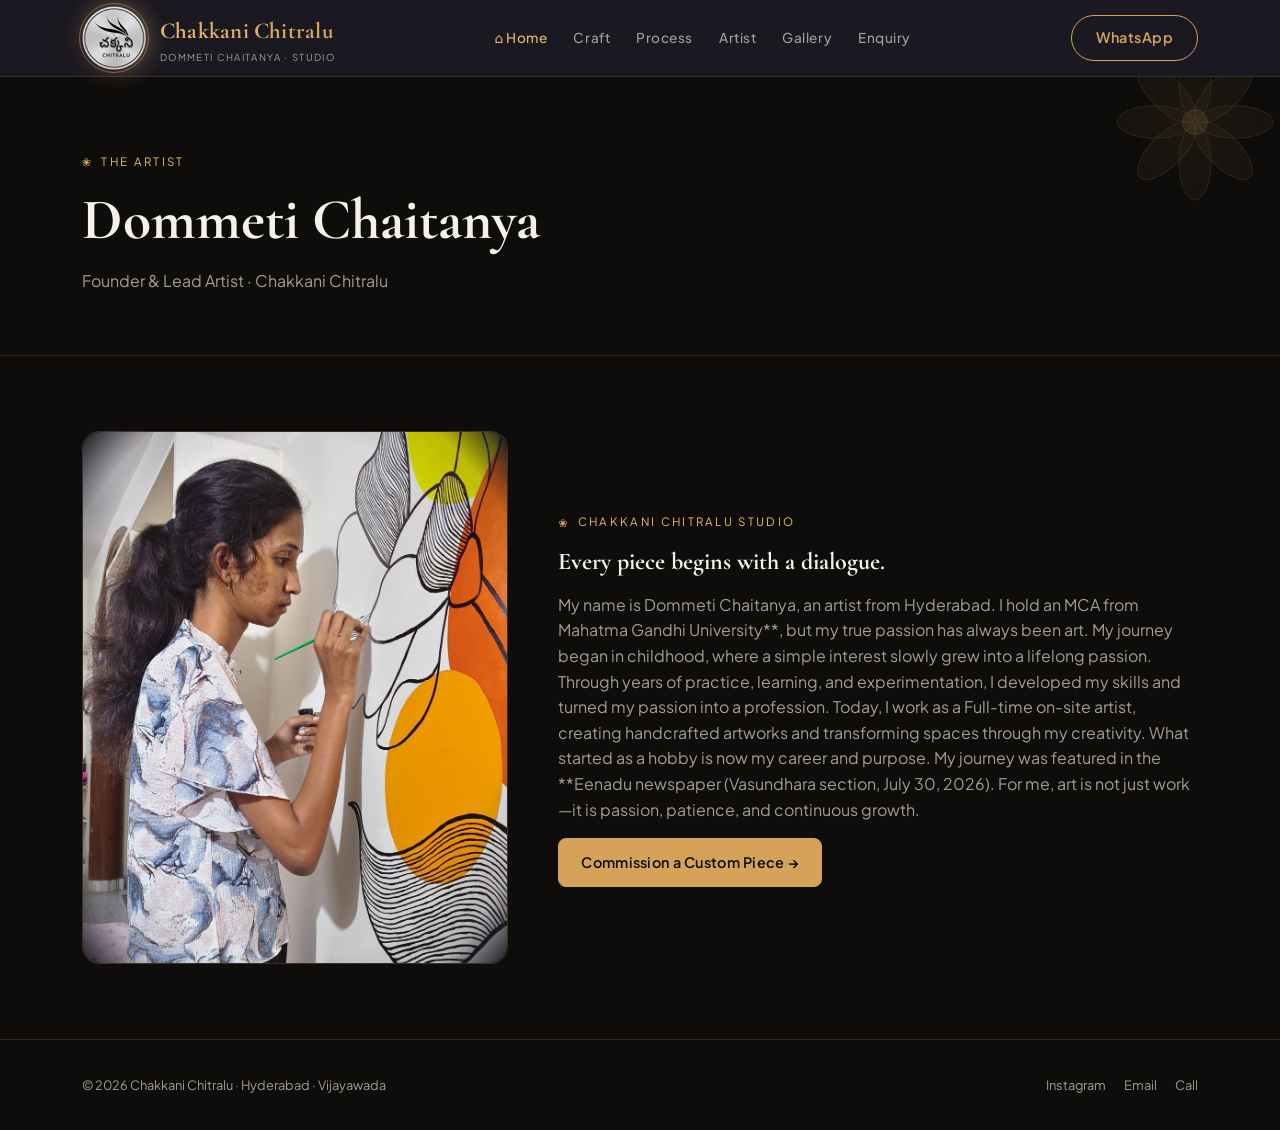
==== commit ebd06923: "Update artist.html" ====
--- a/artist.html
+++ b/artist.html
@@ -86,5 +86,13 @@
 .art-image-wrap img { position:relative; z-index:1; }
 
 </style><link rel="preload" as="style" href="assets/theme-enhance.css" onload="this.onload=null;this.rel='stylesheet'"><noscript><link rel="stylesheet" href="assets/theme-enhance.css"></noscript>
-</head><body><header class="site"><div class="wrap nav-row"><a class="brand" href="index.html"><span class="brand-mark"><img loading="lazy" decoding="async" src="assets/logo/chakkani-chitralu-logo.png" alt="Chakkani Chitralu logo"></span><span class="brand-text"><span class="brand-title">Chakkani Chitralu</span><small>Dommeti Chaitanya &middot; Studio</small></span></a><nav class="links" id="navLinks"><a href="index.html" class="nav-home">&#8962; Home</a><a href="craft.html">Craft</a><a href="process.html">Process</a><a href="artist.html">Artist</a><a href="gallery.html">Gallery</a><a href="enquiry.html">Enquiry</a></nav><a class="btn btn-primary nav-cta" href="https://wa.me/918897343720?text=Hello!%20" target="_blank">WhatsApp</a><button class="nav-toggle" id="navToggle">☰</button></div></header><main><section class="page-head"><div class="wrap"><div class="eyebrow">The Artist</div><h1>Dommeti Chaitanya</h1><p>Founder & Lead Artist · Chakkani Chitralu</p></div></section><section class="pad"><div class="wrap about"><div class="about-image"><img loading="lazy" decoding="async" src="assets/artist/artist.jpg" alt="Dommeti Chaitanya"></div><div><div class="eyebrow">Chakkani Chitralu Studio</div><h2>Every piece begins with a dialogue.</h2><p>Every piece begins with a dialogue between heritage art traditions and modern spatial design. Dommeti Chaitanya creates bespoke, tactile wall art that transforms residential and commercial spaces into living galleries.</p><a class="btn btn-primary" href="enquiry.html">Commission a Custom Piece &rarr;</a></div></div></section></main><footer><div class="wrap footer-row"><span>© <span id="year"></span> Chakkani Chitralu · Hyderabad · Vijayawada</span><ul class="footer-links"><li><a href="https://www.instagram.com/chakkani_chitralu/" target="_blank">Instagram</a></li><li><a href="mailto:chakkanichitralu@gmail.com">Email</a></li><li><a href="tel:+918897343720">Call</a></li></ul></div></footer><script>const t=document.getElementById("navToggle"),n=document.getElementById("navLinks");if(t)t.onclick=()=>n.classList.toggle("open");const y=document.getElementById("year");if(y)y.textContent=new Date().getFullYear();</script><script src="assets/theme-enhance.js" defer></script>
-</body></html>+</head><body><header class="site"><div class="wrap nav-row"><a class="brand" href="index.html"><span class="brand-mark"><img loading="lazy" decoding="async" src="assets/logo/chakkani-chitralu-logo.png" alt="Chakkani Chitralu logo"></span><span class="brand-text"><span class="brand-title">Chakkani Chitralu</span><small>Dommeti Chaitanya &middot; Studio</small></span></a><nav class="links" id="navLinks"><a href="index.html" class="nav-home">&#8962; Home</a><a href="craft.html">Craft</a><a href="process.html">Process</a><a href="artist.html">Artist</a><a href="gallery.html">Gallery</a><a href="enquiry.html">Enquiry</a></nav><a class="btn btn-primary nav-cta" href="https://wa.me/918897343720?text=Hello!%20" target="_blank">WhatsApp</a><button class="nav-toggle" id="navToggle">☰</button></div></header><main><section class="page-head"><div class="wrap"><div class="eyebrow">The Artist</div><h1>Dommeti Chaitanya</h1><p>Founder & Lead Artist · Chakkani Chitralu</p></div></section><section class="pad"><div class="wrap about"><div class="about-image"><img loading="lazy" decoding="async" src="assets/artist/artist.jpg" alt="Dommeti Chaitanya"></div><div><div class="eyebrow">Chakkani Chitralu Studio</div><h2>Every piece begins with a dialogue.</h2><p>My name is Dommeti Chaitanya, an artist from Hyderabad. I hold an MCA from Mahatma Gandhi University**, but my true passion has always been art. 
+ 
+My journey began in childhood, where a simple interest slowly grew into a lifelong passion. Through years of practice, learning, and experimentation, I developed my skills and turned my passion into a profession. 
+ 
+Today, I work as a Full-time on-site artist, creating handcrafted artworks and transforming spaces through my creativity. What started as a hobby is now my career and purpose. 
+ 
+My journey was featured in the **Eenadu newspaper (Vasundhara section, July 30, 2026). 
+ 
+For me, art is not just work—it is passion, patience, and continuous growth. </p><a class="btn btn-primary" href="enquiry.html">Commission a Custom Piece &rarr;</a></div></div></section></main><footer><div class="wrap footer-row"><span>© <span id="year"></span> Chakkani Chitralu · Hyderabad · Vijayawada</span><ul class="footer-links"><li><a href="https://www.instagram.com/chakkani_chitralu/" target="_blank">Instagram</a></li><li><a href="mailto:chakkanichitralu@gmail.com">Email</a></li><li><a href="tel:+918897343720">Call</a></li></ul></div></footer><script>const t=document.getElementById("navToggle"),n=document.getElementById("navLinks");if(t)t.onclick=()=>n.classList.toggle("open");const y=document.getElementById("year");if(y)y.textContent=new Date().getFullYear();</script><script src="assets/theme-enhance.js" defer></script>
+</body></html>
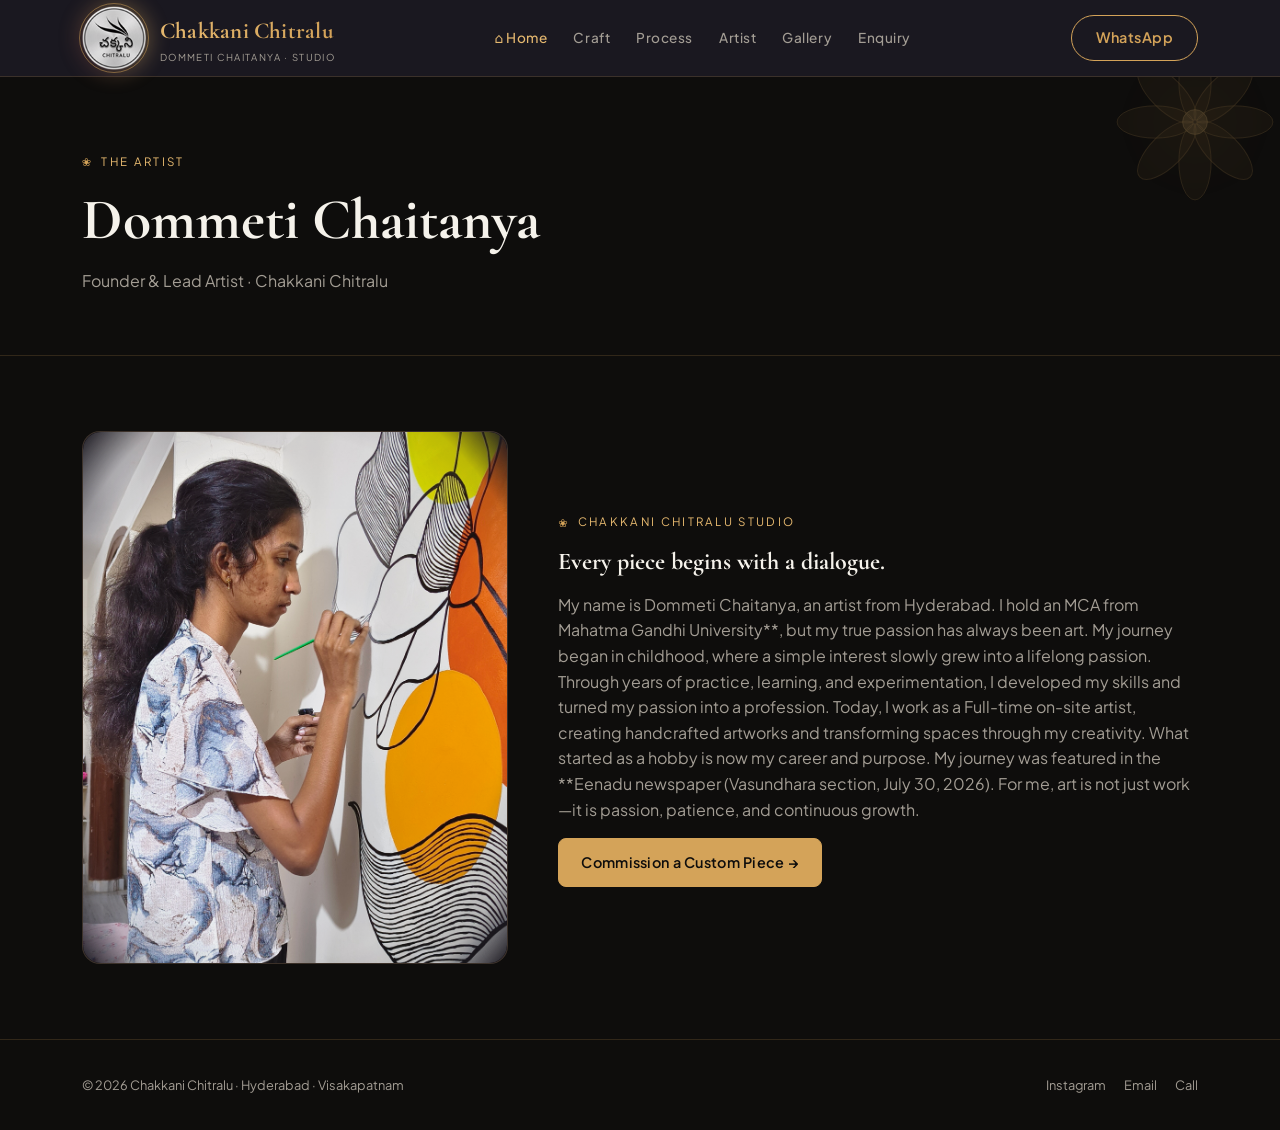
==== commit cf7f909a: "Update artist.html" ====
--- a/artist.html
+++ b/artist.html
@@ -94,5 +94,5 @@
  
 My journey was featured in the **Eenadu newspaper (Vasundhara section, July 30, 2026). 
  
-For me, art is not just work—it is passion, patience, and continuous growth. </p><a class="btn btn-primary" href="enquiry.html">Commission a Custom Piece &rarr;</a></div></div></section></main><footer><div class="wrap footer-row"><span>© <span id="year"></span> Chakkani Chitralu · Hyderabad · Vijayawada</span><ul class="footer-links"><li><a href="https://www.instagram.com/chakkani_chitralu/" target="_blank">Instagram</a></li><li><a href="mailto:chakkanichitralu@gmail.com">Email</a></li><li><a href="tel:+918897343720">Call</a></li></ul></div></footer><script>const t=document.getElementById("navToggle"),n=document.getElementById("navLinks");if(t)t.onclick=()=>n.classList.toggle("open");const y=document.getElementById("year");if(y)y.textContent=new Date().getFullYear();</script><script src="assets/theme-enhance.js" defer></script>
+For me, art is not just work—it is passion, patience, and continuous growth. </p><a class="btn btn-primary" href="enquiry.html">Commission a Custom Piece &rarr;</a></div></div></section></main><footer><div class="wrap footer-row"><span>© <span id="year"></span> Chakkani Chitralu · Hyderabad · Visakapatnam</span><ul class="footer-links"><li><a href="https://www.instagram.com/chakkani_chitralu/" target="_blank">Instagram</a></li><li><a href="mailto:chakkanichitralu@gmail.com">Email</a></li><li><a href="tel:+918897343720">Call</a></li></ul></div></footer><script>const t=document.getElementById("navToggle"),n=document.getElementById("navLinks");if(t)t.onclick=()=>n.classList.toggle("open");const y=document.getElementById("year");if(y)y.textContent=new Date().getFullYear();</script><script src="assets/theme-enhance.js" defer></script>
 </body></html>
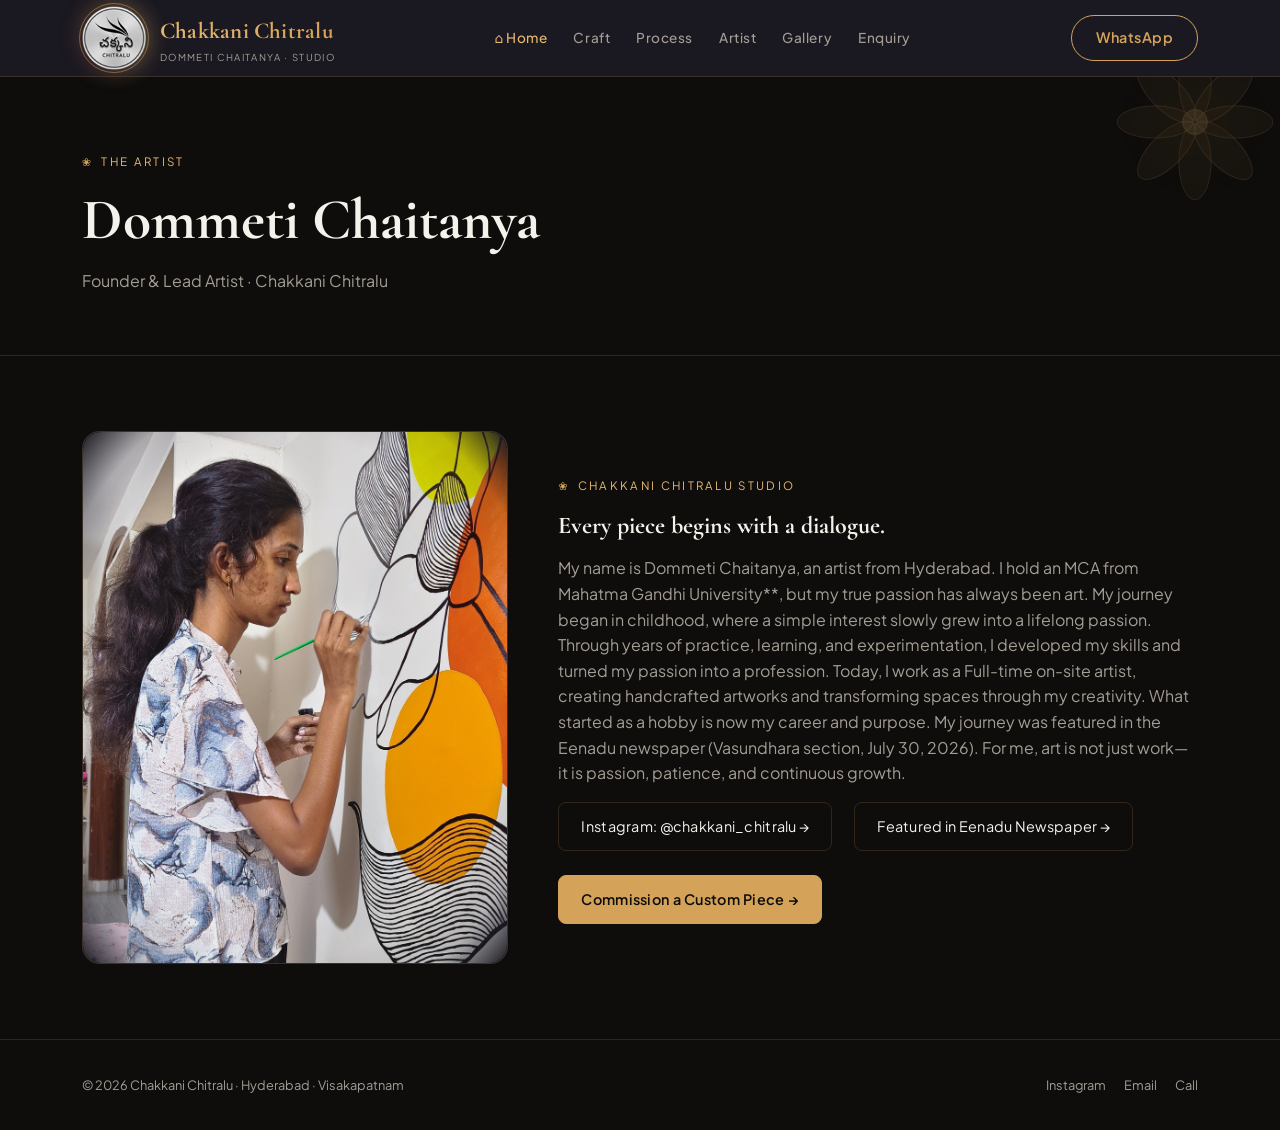
==== commit b78073fb: "Add files via upload" ====
--- a/artist.html
+++ b/artist.html
@@ -92,7 +92,11 @@
  
 Today, I work as a Full-time on-site artist, creating handcrafted artworks and transforming spaces through my creativity. What started as a hobby is now my career and purpose. 
  
-My journey was featured in the **Eenadu newspaper (Vasundhara section, July 30, 2026). 
+My journey was featured in the Eenadu newspaper (Vasundhara section, July 30, 2026). 
  
-For me, art is not just work—it is passion, patience, and continuous growth. </p><a class="btn btn-primary" href="enquiry.html">Commission a Custom Piece &rarr;</a></div></div></section></main><footer><div class="wrap footer-row"><span>© <span id="year"></span> Chakkani Chitralu · Hyderabad · Visakapatnam</span><ul class="footer-links"><li><a href="https://www.instagram.com/chakkani_chitralu/" target="_blank">Instagram</a></li><li><a href="mailto:chakkanichitralu@gmail.com">Email</a></li><li><a href="tel:+918897343720">Call</a></li></ul></div></footer><script>const t=document.getElementById("navToggle"),n=document.getElementById("navLinks");if(t)t.onclick=()=>n.classList.toggle("open");const y=document.getElementById("year");if(y)y.textContent=new Date().getFullYear();</script><script src="assets/theme-enhance.js" defer></script>
-</body></html>
+For me, art is not just work—it is passion, patience, and continuous growth. </p><!-- ============================================================
+     ARTIST LINKS — Instagram handle & news/press article links.
+     To add more news articles, copy an <li> line below and update
+     the href and label. -->
+<ul class="footer-links" style="flex-wrap:wrap;gap:12px 22px;margin:4px 0 24px;padding:0"><li><a class="btn" href="https://www.instagram.com/chakkani_chitralu/" target="_blank" rel="noopener">Instagram: @chakkani_chitralu &rarr;</a></li><li><a class="btn" href="https://epaper.eenadu.net/Home/Index?date=30/07/2026&eid=1" target="_blank" rel="noopener">Featured in Eenadu Newspaper &rarr;</a></li></ul><a class="btn btn-primary" href="enquiry.html">Commission a Custom Piece &rarr;</a></div></div></section></main><footer><div class="wrap footer-row"><span>© <span id="year"></span> Chakkani Chitralu · Hyderabad · Visakapatnam</span><ul class="footer-links"><li><a href="https://www.instagram.com/chakkani_chitralu/" target="_blank">Instagram</a></li><li><a href="mailto:chakkanichitralu@gmail.com">Email</a></li><li><a href="tel:+918897343720">Call</a></li></ul></div></footer><script>const t=document.getElementById("navToggle"),n=document.getElementById("navLinks");if(t)t.onclick=()=>n.classList.toggle("open");const y=document.getElementById("year");if(y)y.textContent=new Date().getFullYear();</script><script src="assets/theme-enhance.js" defer></script>
+</body></html>
